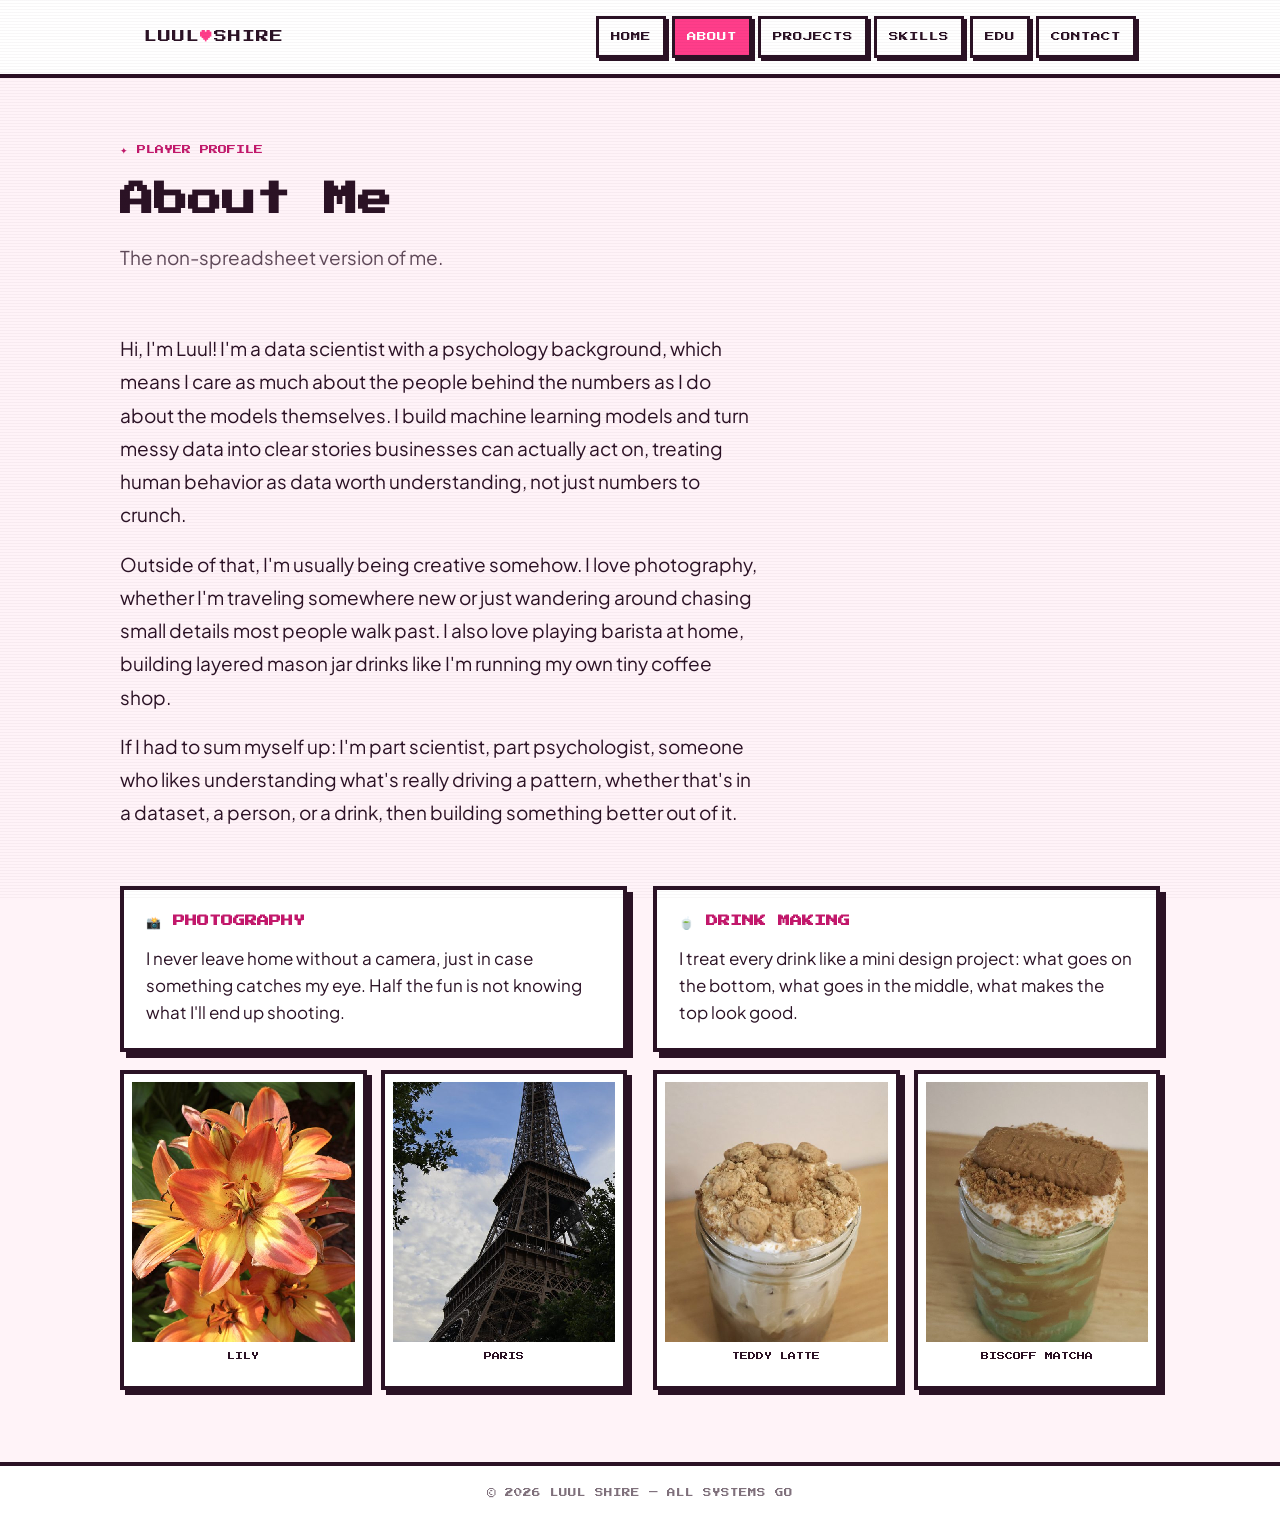
==== about.html @ 6870bb05 "Update about.html" ====
<!DOCTYPE html>
<html lang="en">
<head>
<meta charset="UTF-8">
<meta name="viewport" content="width=device-width, initial-scale=1.0">
<title>About — Luul Shire</title>
<link rel="preconnect" href="https://fonts.googleapis.com">
<link rel="preconnect" href="https://fonts.gstatic.com" crossorigin>
<link href="https://fonts.googleapis.com/css2?family=Press+Start+2P&family=VT323&family=Plus+Jakarta+Sans:wght@400;500;600;700&display=swap" rel="stylesheet">
<link rel="stylesheet" href="style.css">
<noscript><style>[data-reveal]{opacity:1!important;transform:none!important;}</style></noscript>
</head>
<body>

<header class="site-header">
  <div class="wrap header-inner">
    <a href="index.html" class="brand">LUUL<span class="heart">♥</span>SHIRE</a>
    <nav class="site-nav">
      <a href="index.html">HOME</a>
      <a href="about.html">ABOUT</a>
      <a href="projects.html">PROJECTS</a>
      <a href="skills.html">SKILLS</a>
      <a href="education.html">EDU</a>
      <a href="contact.html">CONTACT</a>
    </nav>
  </div>
</header>

<main>
  <section class="page-hero wrap">
    <p class="page-eyebrow px">✦ PLAYER PROFILE</p>
    <h1 class="page-title">About Me</h1>
    <p class="page-sub">The non-spreadsheet version of me.</p>
  </section>

  <section class="section wrap">
    <div class="about-hero-row">
      <div class="about-bio-col">
        <p class="about-bio" data-reveal>
          Hi, I'm Luul! I'm a data scientist with a psychology background, which means I care as much about the people behind the numbers as I do about the models themselves. I build machine learning models and turn messy data into clear stories businesses can actually act on, treating human behavior as data worth understanding, not just numbers to crunch.
        </p>
        <p class="about-bio" data-reveal>
         Outside of that, I'm usually being creative somehow. I love photography, whether I'm traveling somewhere new or just wandering around chasing small details most people walk past. I also love playing barista at home, building layered mason jar drinks like I'm running my own tiny coffee shop.
        </p>
        <p class="about-bio" data-reveal>
          If I had to sum myself up: I'm part scientist, part psychologist, someone who likes understanding what's really driving a pattern, whether that's in a dataset, a person, or a drink, then building something better out of it.
        </p>
      </div>
      <div class="about-pet-col" data-reveal aria-hidden="true">
        <img src="blob_pet.svg" alt="" class="about-pet">
      </div>
    </div>

    <div class="about-columns">
      <div class="about-col">
        <div class="about-block" data-reveal>
          <h3 class="px">📸 PHOTOGRAPHY</h3>
          <p>I never leave home without a camera, just in case something catches my eye. Half the fun is not knowing what I'll end up shooting.</p>
        </div>
        <div class="photo-pair">
          <button class="photo-frame" data-reveal data-full="about_lily.jpg" data-caption="Orange lily in bloom">
            <img src="about_lily.jpg" alt="Close-up photo of an orange and yellow lily" loading="lazy">
            <figcaption>LILY</figcaption>
          </button>
          <button class="photo-frame" data-reveal data-full="about_paris_tower.jpg" data-caption="Eiffel Tower, Paris">
            <img src="about_paris_tower.jpg" alt="Eiffel Tower photographed from below through tree branches" loading="lazy">
            <figcaption>PARIS</figcaption>
          </button>
        </div>
      </div>

      <div class="about-col">
        <div class="about-block" data-reveal>
          <h3 class="px">🍵 DRINK MAKING</h3>
          <p>I treat every drink like a mini design project: what goes on the bottom, what goes in the middle, what makes the top look good.</p>
        </div>
        <div class="photo-pair">
          <button class="photo-frame" data-reveal data-full="about_drink_teddy.jpg" data-caption="Iced teddy bear latte">
            <img src="about_drink_teddy.jpg" alt="Iced teddy bear latte topped with mini cookies" loading="lazy">
            <figcaption>TEDDY LATTE</figcaption>
          </button>
          <button class="photo-frame" data-reveal data-full="about_drink_biscoff.jpg" data-caption="Iced Biscoff matcha latte">
            <img src="about_drink_biscoff.jpg" alt="Iced Biscoff matcha latte topped with a Biscoff cookie" loading="lazy">
            <figcaption>BISCOFF MATCHA</figcaption>
          </button>
        </div>
      </div>
    </div>
  </section>
</main>

<footer class="site-footer">
  <div class="wrap"><p>© <span id="year"></span> LUUL SHIRE — ALL SYSTEMS GO</p></div>
</footer>

<div class="lightbox" id="lightbox">
  <button class="lightbox-close" id="lightboxClose">X CLOSE</button>
  <figure class="lightbox-figure">
    <img id="lightboxImg" src="" alt="">
    <figcaption id="lightboxCaption"></figcaption>
  </figure>
</div>

<script src="script.js"></script>
</body>
</html>
---- style.css ----
/* ===========================================================
   TOKENS — pink Game Boy-ish palette
   =========================================================== */
:root {
  --pink:        #FF3D8A;
  --pink-deep:   #C2186B;
  --pink-dark:   #8A0F4C;
  --pink-pale:   #FFE3F0;
  --pink-mid:    #FFB4D6;
  --screen:      #FFF3F8;
  --ink:         #2B1225;
  --purple:      #6F3AC4;
  --mint:        #17B892;
  --peach:       #FF9B4E;
  --line:        var(--ink);

  --font-pixel: "Press Start 2P", monospace;
  --font-body:  "VT323", monospace;
  --font-ui:    "Plus Jakarta Sans", sans-serif;
}

* { box-sizing: border-box; }

body {
  margin: 0;
  background: var(--screen);
  color: var(--ink);
  font-family: var(--font-ui);
  font-size: 17px;
  line-height: 1.6;
  image-rendering: pixelated;
}

a { color: inherit; text-decoration: none; }

/* CRT scanline overlay */
body::before {
  content: "";
  position: fixed;
  inset: 0;
  pointer-events: none;
  z-index: 300;
  background: repeating-linear-gradient(
    to bottom,
    rgba(43,18,37,0.035) 0px,
    rgba(43,18,37,0.035) 1px,
    transparent 1px,
    transparent 3px
  );
}

.wrap {
  max-width: 1040px;
  margin: 0 auto;
  padding: 0 24px;
}

/* pixel font utility */
.px { font-family: var(--font-pixel); }

/* ===========================================================
   PIXEL BORDER PANEL — stair-step 8-bit frame via clip-path
   =========================================================== */
.pixel-panel {
  position: relative;
  background: #fff;
  border: 4px solid var(--ink);
  border-radius: 0;
  box-shadow: 6px 6px 0 var(--ink);
}

.pixel-notch {
  clip-path: polygon(
    0 8px, 8px 8px, 8px 0,
    calc(100% - 8px) 0, calc(100% - 8px) 8px, 100% 8px,
    100% calc(100% - 8px), calc(100% - 8px) calc(100% - 8px), calc(100% - 8px) 100%,
    8px 100%, 8px calc(100% - 8px), 0 calc(100% - 8px)
  );
}

/* ===========================================================
   HEADER / NAV — persistent across pages
   =========================================================== */
.site-header {
  border-bottom: 4px solid var(--ink);
  background: #fff;
  position: sticky;
  top: 0;
  z-index: 90;
}
.header-inner {
  display: flex;
  align-items: center;
  justify-content: space-between;
  height: 74px;
}
.brand {
  font-family: var(--font-pixel);
  font-size: 13px;
  color: var(--ink);
  letter-spacing: 1px;
}
.brand .heart { color: var(--pink); }
.site-nav { display: flex; align-items: center; gap: 6px; flex-wrap: wrap; }
.site-nav a {
  font-family: var(--font-pixel);
  font-size: 9.5px;
  padding: 10px 12px;
  border: 3px solid var(--ink);
  background: #fff;
  box-shadow: 3px 3px 0 var(--ink);
  transition: transform .08s ease;
}
.site-nav a:hover {
  transform: translate(2px,2px);
  box-shadow: 1px 1px 0 var(--ink);
}
.site-nav a.active {
  background: var(--pink);
  color: #fff;
}
@media (max-width: 760px) {
  .header-inner { flex-wrap: wrap; height: auto; padding: 12px 0; gap: 10px; }
  .site-nav { gap: 6px; }
  .site-nav a { font-size: 8px; padding: 8px 9px; }
}

/* ===========================================================
   PIXEL BUTTONS
   =========================================================== */
.pxbtn {
  display: inline-block;
  font-family: var(--font-pixel);
  font-size: 11px;
  padding: 16px 20px;
  border: 4px solid var(--ink);
  background: var(--pink);
  color: #fff;
  box-shadow: 5px 5px 0 var(--ink);
  transition: transform .08s ease, box-shadow .08s ease;
  cursor: pointer;
}
.pxbtn:hover { transform: translate(2px,2px); box-shadow: 3px 3px 0 var(--ink); }
.pxbtn:active { transform: translate(5px,5px); box-shadow: 0 0 0 var(--ink); }
.pxbtn.alt { background: #fff; color: var(--ink); }
.pxbtn.mint { background: var(--mint); }
.pxbtn.purple { background: var(--purple); }
.pxbtn.peach { background: var(--peach); }
.pxbtn.small { font-size: 9px; padding: 11px 14px; box-shadow: 3px 3px 0 var(--ink); }
.pxbtn.small:hover { box-shadow: 1px 1px 0 var(--ink); }

/* ===========================================================
   HOME / GAME MENU SCREEN
   =========================================================== */
.menu-screen {
  min-height: calc(100vh - 74px);
  display: flex;
  align-items: center;
  padding: 48px 0 64px;
  background:
    radial-gradient(circle at 15% 15%, var(--pink-pale), transparent 45%),
    radial-gradient(circle at 85% 80%, #EDE2FF, transparent 45%),
    var(--screen);
}
.menu-inner { width: 100%; text-align: center; }

.blink { animation: blink 1.1s steps(2, start) infinite; }
@keyframes blink { to { visibility: hidden; } }

.menu-eyebrow {
  font-family: var(--font-pixel);
  font-size: 9px;
  color: var(--pink-deep);
  margin-bottom: 22px;
  letter-spacing: 1px;
}

.menu-title {
  font-family: var(--font-pixel);
  font-size: clamp(28px, 6vw, 52px);
  line-height: 1.3;
  margin: 0 0 14px;
  color: var(--ink);
  text-shadow: 4px 4px 0 var(--pink-mid);
}
.menu-title .heart-i { color: var(--pink); }

.menu-tagline {
  font-family: var(--font-pixel);
  font-size: clamp(9px, 1.6vw, 13px);
  color: var(--pink-deep);
  margin: 0 0 46px;
  line-height: 2;
}

.menu-cart {
  display: grid;
  grid-template-columns: repeat(2, 1fr);
  gap: 18px;
  max-width: 620px;
  margin: 0 auto 40px;
}
.menu-cart-btn {
  font-family: var(--font-pixel);
  font-size: 12px;
  padding: 26px 16px;
  background: #fff;
  border: 4px solid var(--ink);
  box-shadow: 6px 6px 0 var(--ink);
  transition: transform .1s ease, box-shadow .1s ease, background .1s ease;
  display: flex;
  flex-direction: column;
  align-items: center;
  gap: 10px;
}
.menu-cart-btn .icon { font-size: 26px; }
.menu-cart-btn:hover {
  transform: translate(3px,3px);
  box-shadow: 3px 3px 0 var(--ink);
  background: var(--pink-pale);
}
.menu-cart-btn:nth-child(1):hover { background: var(--pink-pale); }
.menu-cart-btn:nth-child(2):hover { background: #EDE2FF; }
.menu-cart-btn:nth-child(3):hover { background: #FFF0E0; }
.menu-cart-btn:nth-child(4):hover { background: #E3FBF3; }
.menu-cart-btn.wide { grid-column: 1 / -1; background: var(--ink); color: #fff; }
.menu-cart-btn.wide:hover { background: var(--pink-deep); }

.menu-press-start {
  font-family: var(--font-pixel);
  font-size: 10px;
  color: var(--ink-soft, var(--ink));
  opacity: 0.75;
}

.menu-stats {
  display: flex;
  justify-content: center;
  gap: 14px;
  flex-wrap: wrap;
  margin-top: 46px;
}
.menu-stat {
  font-family: var(--font-pixel);
  font-size: 9px;
  border: 3px solid var(--ink);
  padding: 10px 14px;
  background: #fff;
  box-shadow: 3px 3px 0 var(--ink);
}
.menu-stat b { display: block; font-size: 14px; color: var(--pink-deep); margin-bottom: 6px; }

@media (max-width: 560px) {
  .menu-cart { grid-template-columns: 1fr; }
}

/* ===========================================================
   PAGE HERO (used on inner pages)
   =========================================================== */
.page-hero { padding: 56px 0 20px; }
.page-eyebrow {
  font-family: var(--font-pixel);
  font-size: 9px;
  color: var(--pink-deep);
  margin-bottom: 16px;
}
.page-title {
  font-family: var(--font-pixel);
  font-size: clamp(22px, 4vw, 34px);
  color: var(--ink);
  margin: 0 0 14px;
}
.page-sub {
  font-size: 19px;
  color: var(--ink);
  opacity: 0.75;
  max-width: 640px;
  margin: 0;
}

.section { padding: 40px 0 72px; }

/* ===========================================================
   ABOUT PAGE
   =========================================================== */
.about-bio {
  font-size: 19px;
  line-height: 1.75;
  max-width: 640px;
  margin: 0 0 16px;
}

.about-hero-row {
  display: grid;
  grid-template-columns: 1.3fr 0.7fr;
  gap: 24px;
  align-items: start;
  margin-bottom: 40px;
}
.about-pet-col {
  display: flex;
  justify-content: center;
  padding-top: 20px;
}
.about-pet {
  width: 100%;
  max-width: 170px;
  height: auto;
}
@media (max-width: 760px) {
  .about-hero-row { grid-template-columns: 1fr; }
  .about-pet-col { display: none; }
}

.about-columns {
  display: grid;
  grid-template-columns: 1fr 1fr;
  gap: 26px;
}
.about-col { display: flex; flex-direction: column; gap: 18px; }

.photo-pair {
  display: grid;
  grid-template-columns: 1fr 1fr;
  gap: 14px;
}
@media (max-width: 760px) {
  .about-columns { grid-template-columns: 1fr; }
}
.about-block {
  border: 4px solid var(--ink);
  box-shadow: 6px 6px 0 var(--ink);
  background: #fff;
  padding: 22px;
}
.about-block h3 {
  font-family: var(--font-pixel);
  font-size: 12px;
  margin: 0 0 14px;
  color: var(--pink-deep);
}
.about-block p { margin: 0; font-size: 17px; }

.photo-grid {
  display: grid;
  grid-template-columns: repeat(3, 1fr);
  gap: 16px;
  margin: 20px 0 48px;
}
.photo-frame {
  border: 4px solid var(--ink);
  background: #fff;
  padding: 8px 8px 26px;
  box-shadow: 5px 5px 0 var(--ink);
  transition: transform .15s ease, box-shadow .15s ease;
  cursor: zoom-in;
}
.photo-frame:hover {
  transform: translate(-2px,-4px) rotate(-1deg);
  box-shadow: 8px 10px 0 var(--pink-mid);
}
.photo-frame img { display: block; width: 100%; height: 260px; object-fit: cover; }
.photo-frame figcaption {
  font-family: var(--font-pixel);
  font-size: 8px;
  text-align: center;
  margin-top: 10px;
  color: var(--ink);
}
@media (max-width: 760px) {
  .about-grid { grid-template-columns: 1fr; }
  .photo-grid { grid-template-columns: repeat(2, 1fr); }
}

/* ===========================================================
   PROJECTS PAGE
   =========================================================== */
.project-list { display: flex; flex-direction: column; gap: 28px; }
.project {
  border: 4px solid var(--ink);
  background: #fff;
  box-shadow: 7px 7px 0 var(--ink);
  padding: 30px;
}
.project-head {
  display: flex;
  justify-content: space-between;
  align-items: flex-start;
  gap: 16px;
  flex-wrap: wrap;
  margin-bottom: 16px;
}
.project-tag {
  font-family: var(--font-pixel);
  font-size: 9px;
  background: var(--pink);
  color: #fff;
  padding: 6px 10px;
  display: inline-block;
  margin-bottom: 12px;
}
.project-title {
  font-family: var(--font-pixel);
  font-size: 16px;
  line-height: 1.5;
  margin: 0;
}
.project-org { font-size: 15.5px; opacity: 0.7; margin: 8px 0 0; }
.project-desc { font-size: 18px; margin: 0 0 20px; max-width: 720px; }
.project-links { display: flex; gap: 10px; flex-wrap: wrap; }

.project-gallery {
  display: grid;
  gap: 14px;
  margin: 0 0 22px;
}
.gallery-2 { grid-template-columns: repeat(2, 1fr); }
.gallery-3 { grid-template-columns: repeat(3, 1fr); }
.gallery-item {
  padding: 0;
  border: 3px solid var(--ink);
  overflow: hidden;
  background: #fff;
  cursor: zoom-in;
  line-height: 0;
  box-shadow: 4px 4px 0 var(--ink);
  transition: transform .15s ease, box-shadow .15s ease;
}
.gallery-item:hover { transform: translate(-2px,-2px); box-shadow: 6px 6px 0 var(--pink); }
.gallery-item img { display: block; width: 100%; height: 168px; object-fit: cover; object-position: top; }
@media (max-width: 640px) { .gallery-3 { grid-template-columns: repeat(2, 1fr); } }

.project-points { margin: 0 0 20px; padding-left: 22px; font-size: 18px; }
.project-points li { margin-bottom: 8px; }
.project-points strong { color: var(--pink-deep); }

.project-stack { display: flex; flex-wrap: wrap; gap: 8px; }
.chip {
  font-family: var(--font-pixel);
  font-size: 8.5px;
  padding: 8px 10px;
  border: 2px solid var(--ink);
}
.chip:nth-child(4n+1) { background: var(--pink-pale); }
.chip:nth-child(4n+2) { background: #EDE2FF; }
.chip:nth-child(4n+3) { background: #FFF0E0; }
.chip:nth-child(4n+4) { background: #E3FBF3; }

.mini-viz {
  border: 3px solid var(--ink);
  background: var(--pink-pale);
  padding: 20px 22px;
  margin: 0 0 22px;
}
.mini-viz-title { font-family: var(--font-pixel); font-size: 9px; color: var(--pink-deep); margin: 0 0 16px; }
.mini-bar-row { display: grid; grid-template-columns: 90px 1fr 50px; align-items: center; gap: 12px; margin-bottom: 12px; }
.mini-bar-label { font-size: 15.5px; }
.mini-bar-track { height: 14px; background: #fff; border: 2px solid var(--ink); overflow: hidden; }
.mini-bar-fill { height: 100%; background: repeating-linear-gradient(90deg, var(--pink) 0 8px, var(--pink-deep) 8px 16px); }
.mini-bar-value { font-family: var(--font-pixel); font-size: 9px; text-align: right; color: var(--pink-deep); }
.mini-viz-foot { margin: 16px 0 0; font-size: 15.5px; border-top: 2px dashed var(--ink); padding-top: 14px; }

/* ===========================================================
   SKILLS PAGE
   =========================================================== */
.skills-grid { display: grid; grid-template-columns: repeat(2, 1fr); gap: 20px; margin-bottom: 40px; }
.skill-group {
  padding: 24px;
  border: 4px solid var(--ink);
  box-shadow: 6px 6px 0 var(--ink);
  background: #fff;
}
.skill-group:nth-child(4n+1) { background: var(--pink-pale); }
.skill-group:nth-child(4n+2) { background: #EDE2FF; }
.skill-group:nth-child(4n+3) { background: #FFF0E0; }
.skill-group:nth-child(4n+4) { background: #E3FBF3; }
.skill-group-title { font-family: var(--font-pixel); font-size: 11px; margin: 0 0 12px; }
.skill-group p { margin: 0; font-size: 17px; }
.skill-group p strong { color: var(--pink-deep); }

.cert-list {
  border: 4px solid var(--ink);
  box-shadow: 6px 6px 0 var(--ink);
  background: #fff;
  padding: 26px;
}
.cert-list h3 { font-family: var(--font-pixel); font-size: 12px; margin: 0 0 16px; color: var(--pink-deep); }
.cert-list ul { margin: 0; padding-left: 22px; font-size: 17px; }
.cert-list li { margin-bottom: 10px; }
@media (max-width: 720px) { .skills-grid { grid-template-columns: 1fr; } }

/* ===========================================================
   EDUCATION PAGE
   =========================================================== */
.edu-list { display: flex; flex-direction: column; gap: 22px; }
.edu-card {
  border: 4px solid var(--ink);
  box-shadow: 6px 6px 0 var(--ink);
  background: #fff;
  padding: 30px;
}
.edu-top { display: flex; justify-content: space-between; gap: 14px; flex-wrap: wrap; margin-bottom: 6px; }
.edu-school { font-family: var(--font-pixel); font-size: 14px; line-height: 1.6; margin: 0; }
.edu-place { font-size: 15.5px; opacity: 0.65; font-family: var(--font-pixel); }
.edu-degree { color: var(--pink-deep); font-weight: 700; font-size: 18px; margin: 10px 0 4px; }
.edu-date { font-size: 15px; opacity: 0.7; margin: 0 0 16px; }
.edu-honors { margin: 0; padding-left: 22px; font-size: 17px; }
.edu-honors li { margin-bottom: 6px; }

/* ===========================================================
   CONTACT PAGE
   =========================================================== */
.contact-hero { text-align: center; padding: 60px 0 30px; }
.contact-buttons {
  display: flex;
  justify-content: center;
  gap: 14px;
  flex-wrap: wrap;
  margin: 36px 0;
}
.contact-note {
  max-width: 520px;
  margin: 0 auto;
  font-size: 18px;
  opacity: 0.75;
}

/* ===========================================================
   FOOTER
   =========================================================== */
.site-footer {
  border-top: 4px solid var(--ink);
  background: #fff;
  padding: 20px 0;
  text-align: center;
}
.site-footer p { margin: 0; font-family: var(--font-pixel); font-size: 8.5px; opacity: 0.6; }

/* ===========================================================
   LIGHTBOX
   =========================================================== */
.lightbox {
  position: fixed;
  inset: 0;
  background: rgba(43,18,37,0.92);
  display: flex;
  align-items: center;
  justify-content: center;
  padding: 40px;
  z-index: 200;
  opacity: 0;
  pointer-events: none;
  transition: opacity .18s ease;
}
.lightbox.open { opacity: 1; pointer-events: auto; }
.lightbox-figure { margin: 0; max-width: min(880px, 90vw); }
.lightbox-figure img { display: block; width: 100%; border: 4px solid #fff; }
.lightbox-figure figcaption {
  font-family: var(--font-pixel);
  font-size: 10px;
  color: var(--pink-mid);
  text-align: center;
  margin-top: 16px;
}
.lightbox-close {
  position: absolute;
  top: 22px; right: 26px;
  background: #fff;
  border: 3px solid var(--ink);
  color: var(--ink);
  font-family: var(--font-pixel);
  font-size: 14px;
  cursor: pointer;
  padding: 8px 12px;
}

/* ===========================================================
   REVEAL
   =========================================================== */
[data-reveal] {
  opacity: 0;
  transform: translateY(20px);
  transition: opacity .5s ease, transform .5s ease;
}
[data-reveal].in-view { opacity: 1; transform: translateY(0); }

a:focus-visible, .pxbtn:focus-visible, button:focus-visible {
  outline: 3px solid var(--pink);
  outline-offset: 2px;
}
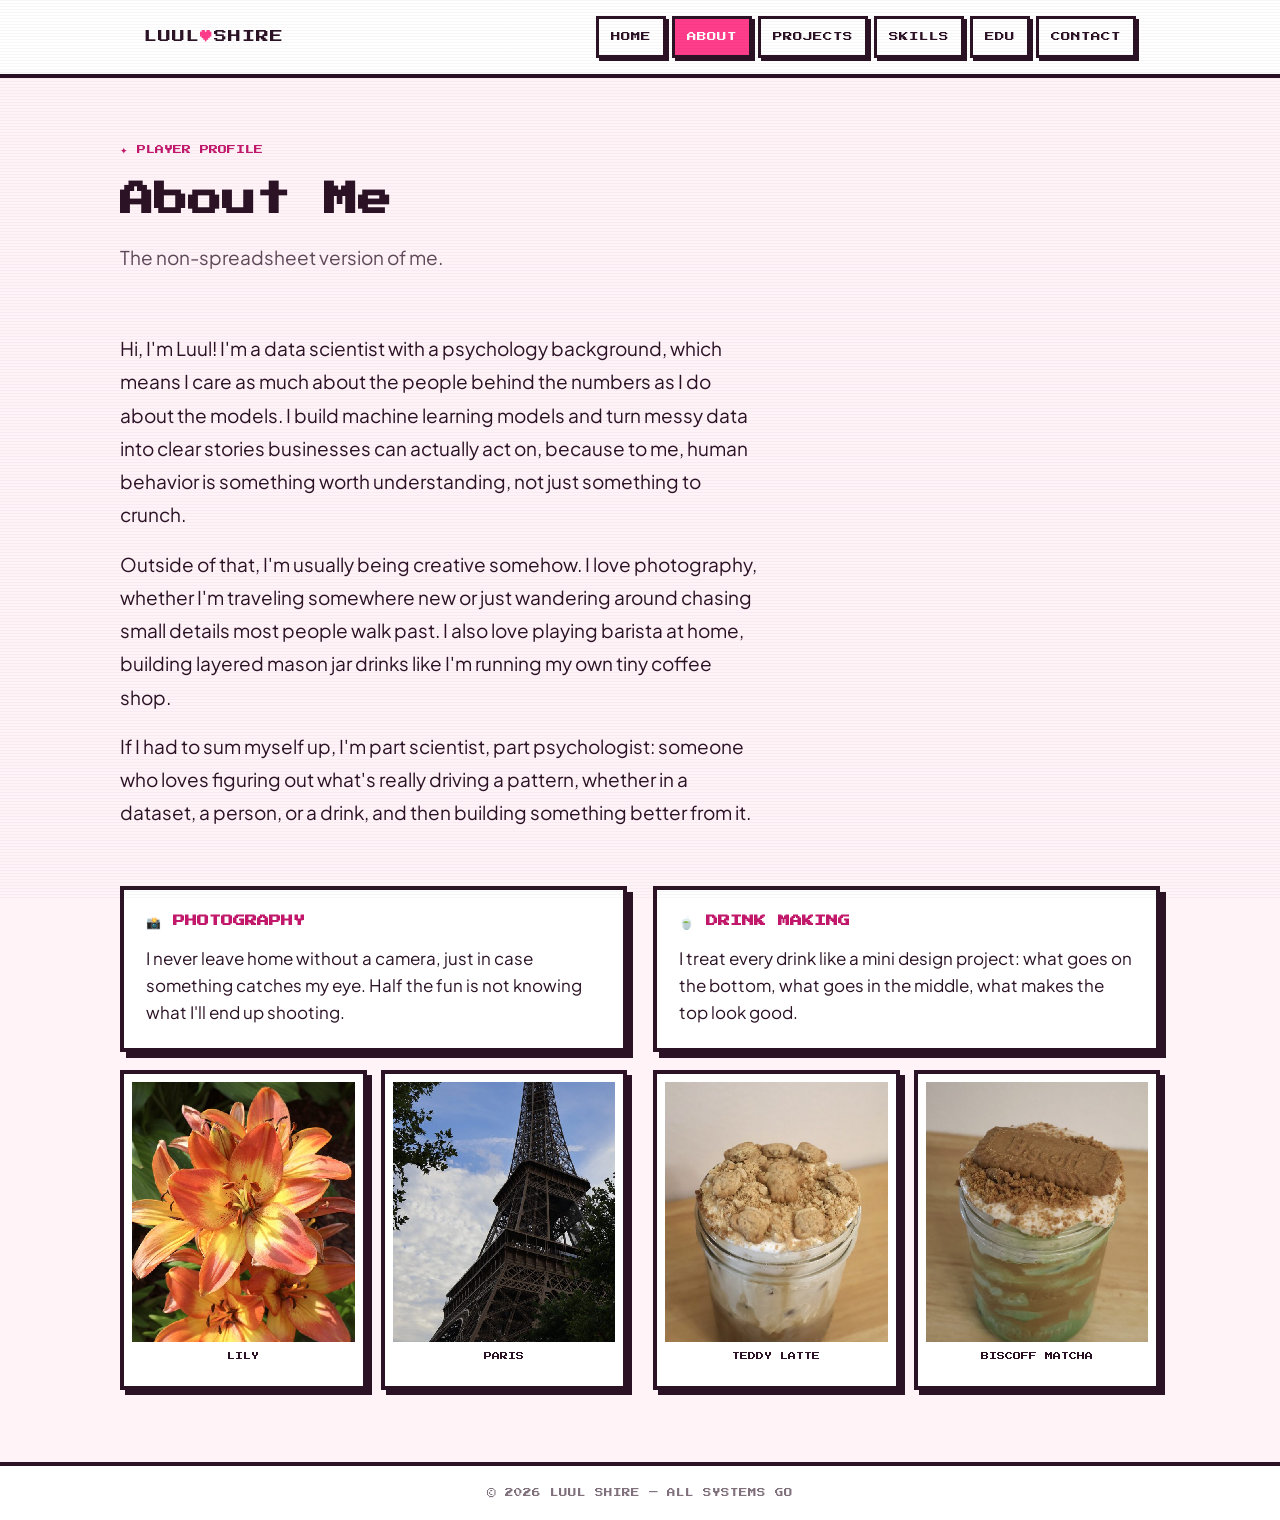
==== commit dc6a63e7: "Update about.html" ====
--- a/about.html
+++ b/about.html
@@ -37,13 +37,13 @@
     <div class="about-hero-row">
       <div class="about-bio-col">
         <p class="about-bio" data-reveal>
-          Hi, I'm Luul! I'm a data scientist with a psychology background, which means I care as much about the people behind the numbers as I do about the models themselves. I build machine learning models and turn messy data into clear stories businesses can actually act on, treating human behavior as data worth understanding, not just numbers to crunch.
+          Hi, I'm Luul! I'm a data scientist with a psychology background, which means I care as much about the people behind the numbers as I do about the models. I build machine learning models and turn messy data into clear stories businesses can actually act on, because to me, human behavior is something worth understanding, not just something to crunch.
         </p>
         <p class="about-bio" data-reveal>
          Outside of that, I'm usually being creative somehow. I love photography, whether I'm traveling somewhere new or just wandering around chasing small details most people walk past. I also love playing barista at home, building layered mason jar drinks like I'm running my own tiny coffee shop.
         </p>
         <p class="about-bio" data-reveal>
-          If I had to sum myself up: I'm part scientist, part psychologist, someone who likes understanding what's really driving a pattern, whether that's in a dataset, a person, or a drink, then building something better out of it.
+          If I had to sum myself up, I'm part scientist, part psychologist: someone who loves figuring out what's really driving a pattern, whether in a dataset, a person, or a drink, and then building something better from it.
         </p>
       </div>
       <div class="about-pet-col" data-reveal aria-hidden="true">
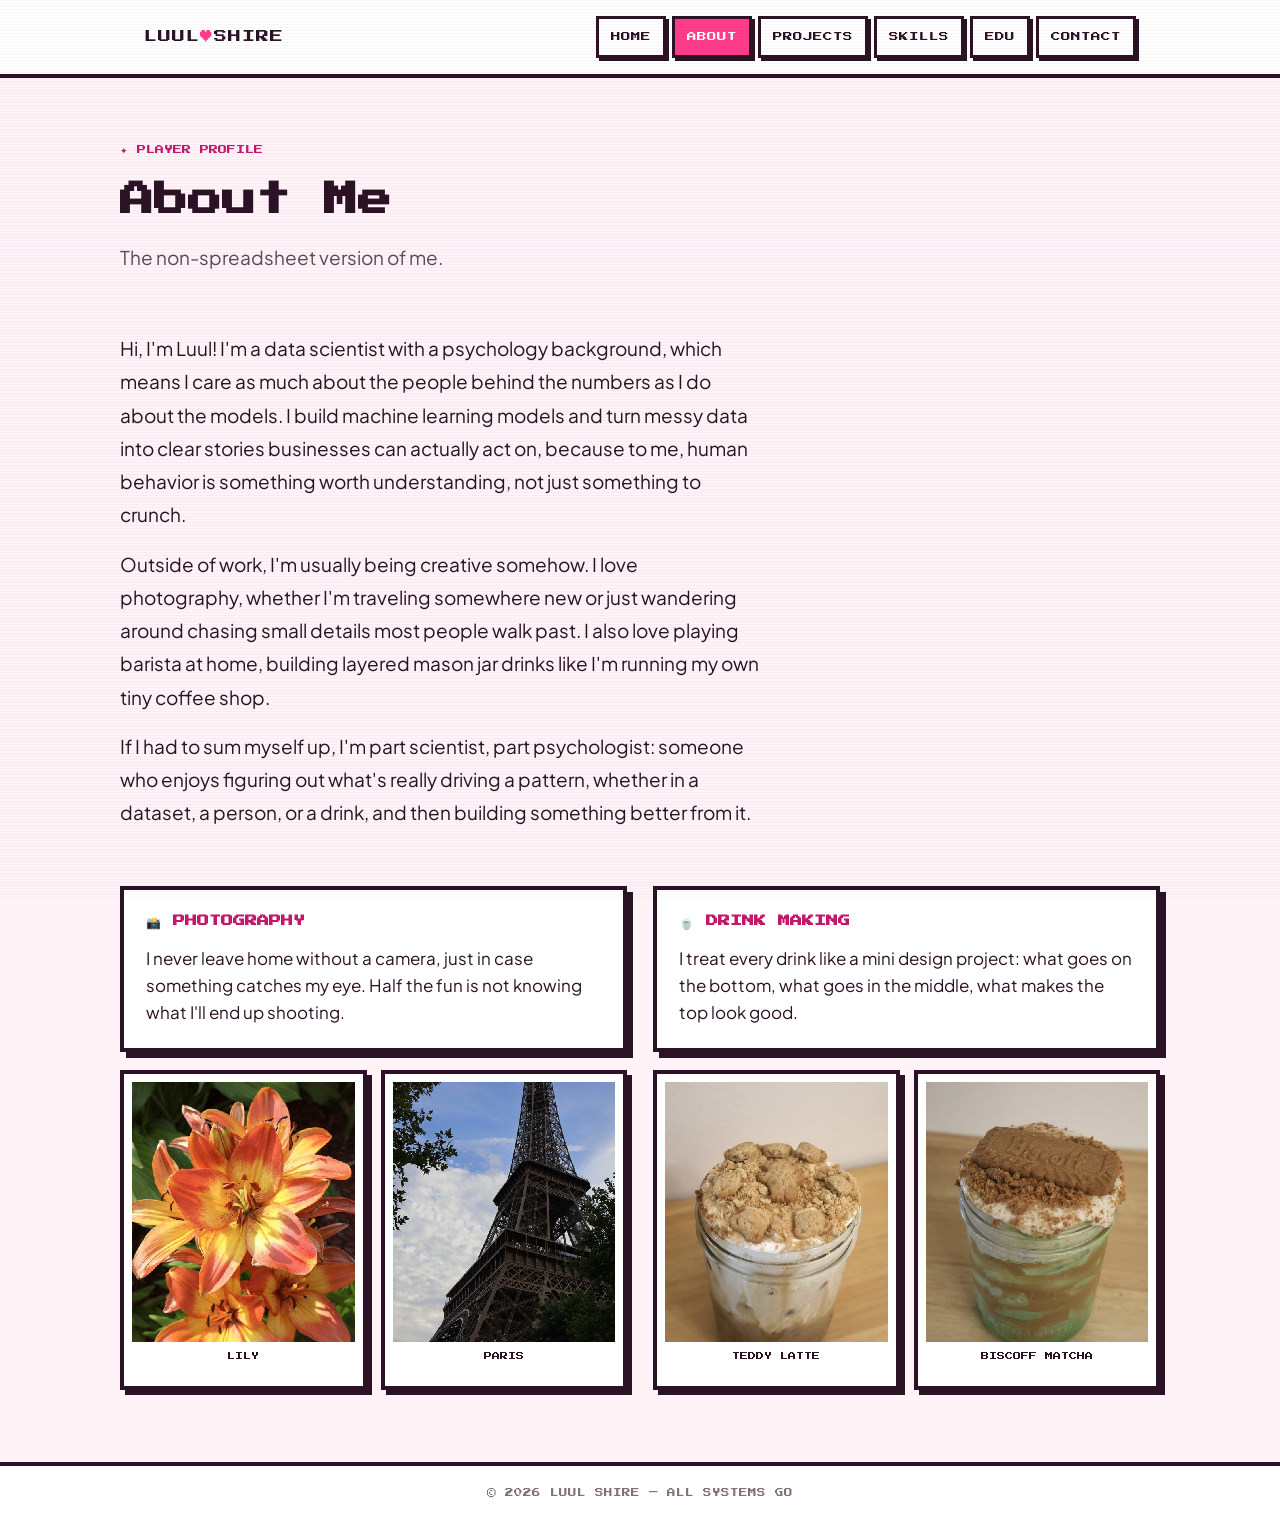
==== commit ddd0fc6b: "Update about.html" ====
--- a/about.html
+++ b/about.html
@@ -40,10 +40,10 @@
           Hi, I'm Luul! I'm a data scientist with a psychology background, which means I care as much about the people behind the numbers as I do about the models. I build machine learning models and turn messy data into clear stories businesses can actually act on, because to me, human behavior is something worth understanding, not just something to crunch.
         </p>
         <p class="about-bio" data-reveal>
-         Outside of that, I'm usually being creative somehow. I love photography, whether I'm traveling somewhere new or just wandering around chasing small details most people walk past. I also love playing barista at home, building layered mason jar drinks like I'm running my own tiny coffee shop.
+         Outside of work, I'm usually being creative somehow. I love photography, whether I'm traveling somewhere new or just wandering around chasing small details most people walk past. I also love playing barista at home, building layered mason jar drinks like I'm running my own tiny coffee shop.
         </p>
         <p class="about-bio" data-reveal>
-          If I had to sum myself up, I'm part scientist, part psychologist: someone who loves figuring out what's really driving a pattern, whether in a dataset, a person, or a drink, and then building something better from it.
+          If I had to sum myself up, I'm part scientist, part psychologist: someone who enjoys figuring out what's really driving a pattern, whether in a dataset, a person, or a drink, and then building something better from it.
         </p>
       </div>
       <div class="about-pet-col" data-reveal aria-hidden="true">
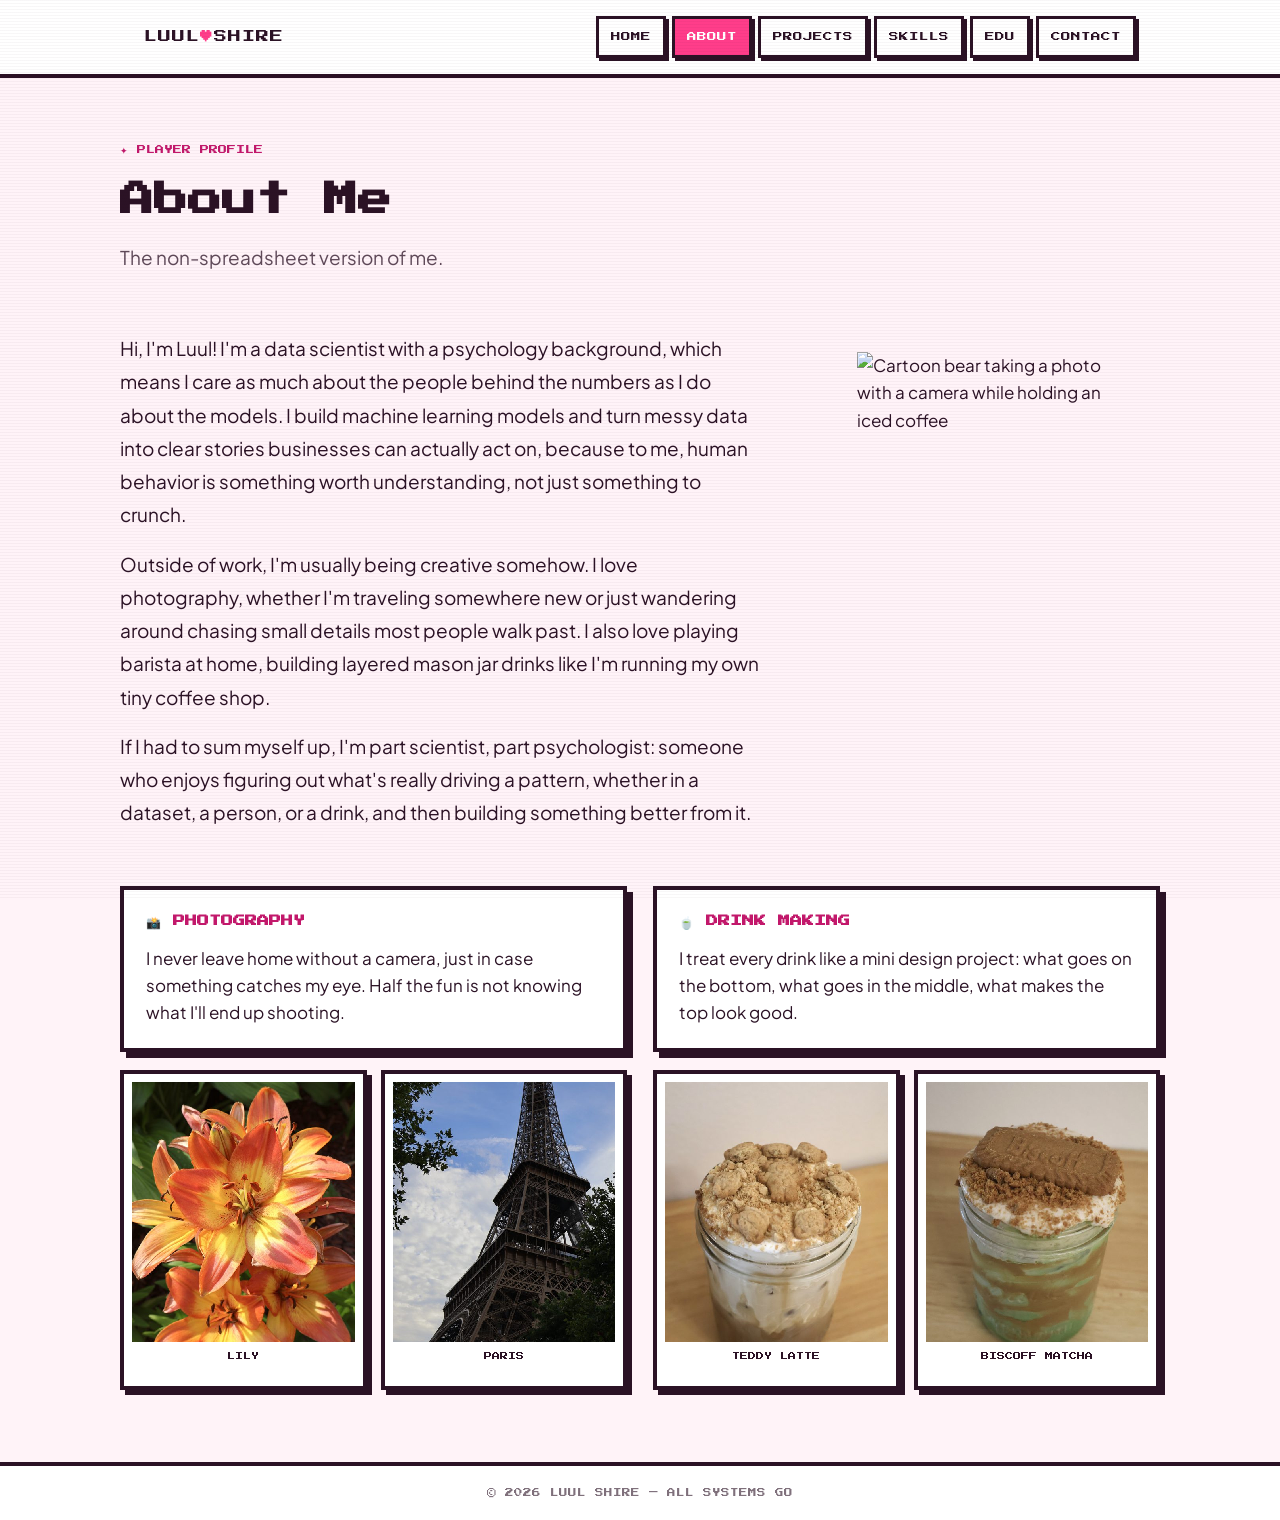
==== commit 328ea95f: "Add files via upload" ====
--- a/about.html
+++ b/about.html
@@ -46,8 +46,8 @@
           If I had to sum myself up, I'm part scientist, part psychologist: someone who enjoys figuring out what's really driving a pattern, whether in a dataset, a person, or a drink, and then building something better from it.
         </p>
       </div>
-      <div class="about-pet-col" data-reveal aria-hidden="true">
-        <img src="blob_pet.svg" alt="" class="about-pet">
+      <div class="about-pet-col" data-reveal>
+        <img src="about_bear_camera.png" alt="Cartoon bear taking a photo with a camera while holding an iced coffee" class="about-pet">
       </div>
     </div>
 
--- a/style.css
+++ b/style.css
@@ -304,12 +304,13 @@
 }
 .about-pet {
   width: 100%;
-  max-width: 170px;
+  max-width: 250px;
   height: auto;
 }
 @media (max-width: 760px) {
   .about-hero-row { grid-template-columns: 1fr; }
-  .about-pet-col { display: none; }
+  .about-pet-col { padding-top: 0; }
+  .about-pet { max-width: 210px; margin: 0 auto; }
 }
 
 .about-columns {
@@ -477,6 +478,9 @@
 .skill-group-title { font-family: var(--font-pixel); font-size: 11px; margin: 0 0 12px; }
 .skill-group p { margin: 0; font-size: 17px; }
 .skill-group p strong { color: var(--pink-deep); }
+.skill-group ul { margin: 0; padding-left: 20px; font-size: 16.5px; }
+.skill-group li { margin-bottom: 7px; }
+.skill-group li strong { color: var(--pink-deep); }
 
 .cert-list {
   border: 4px solid var(--ink);
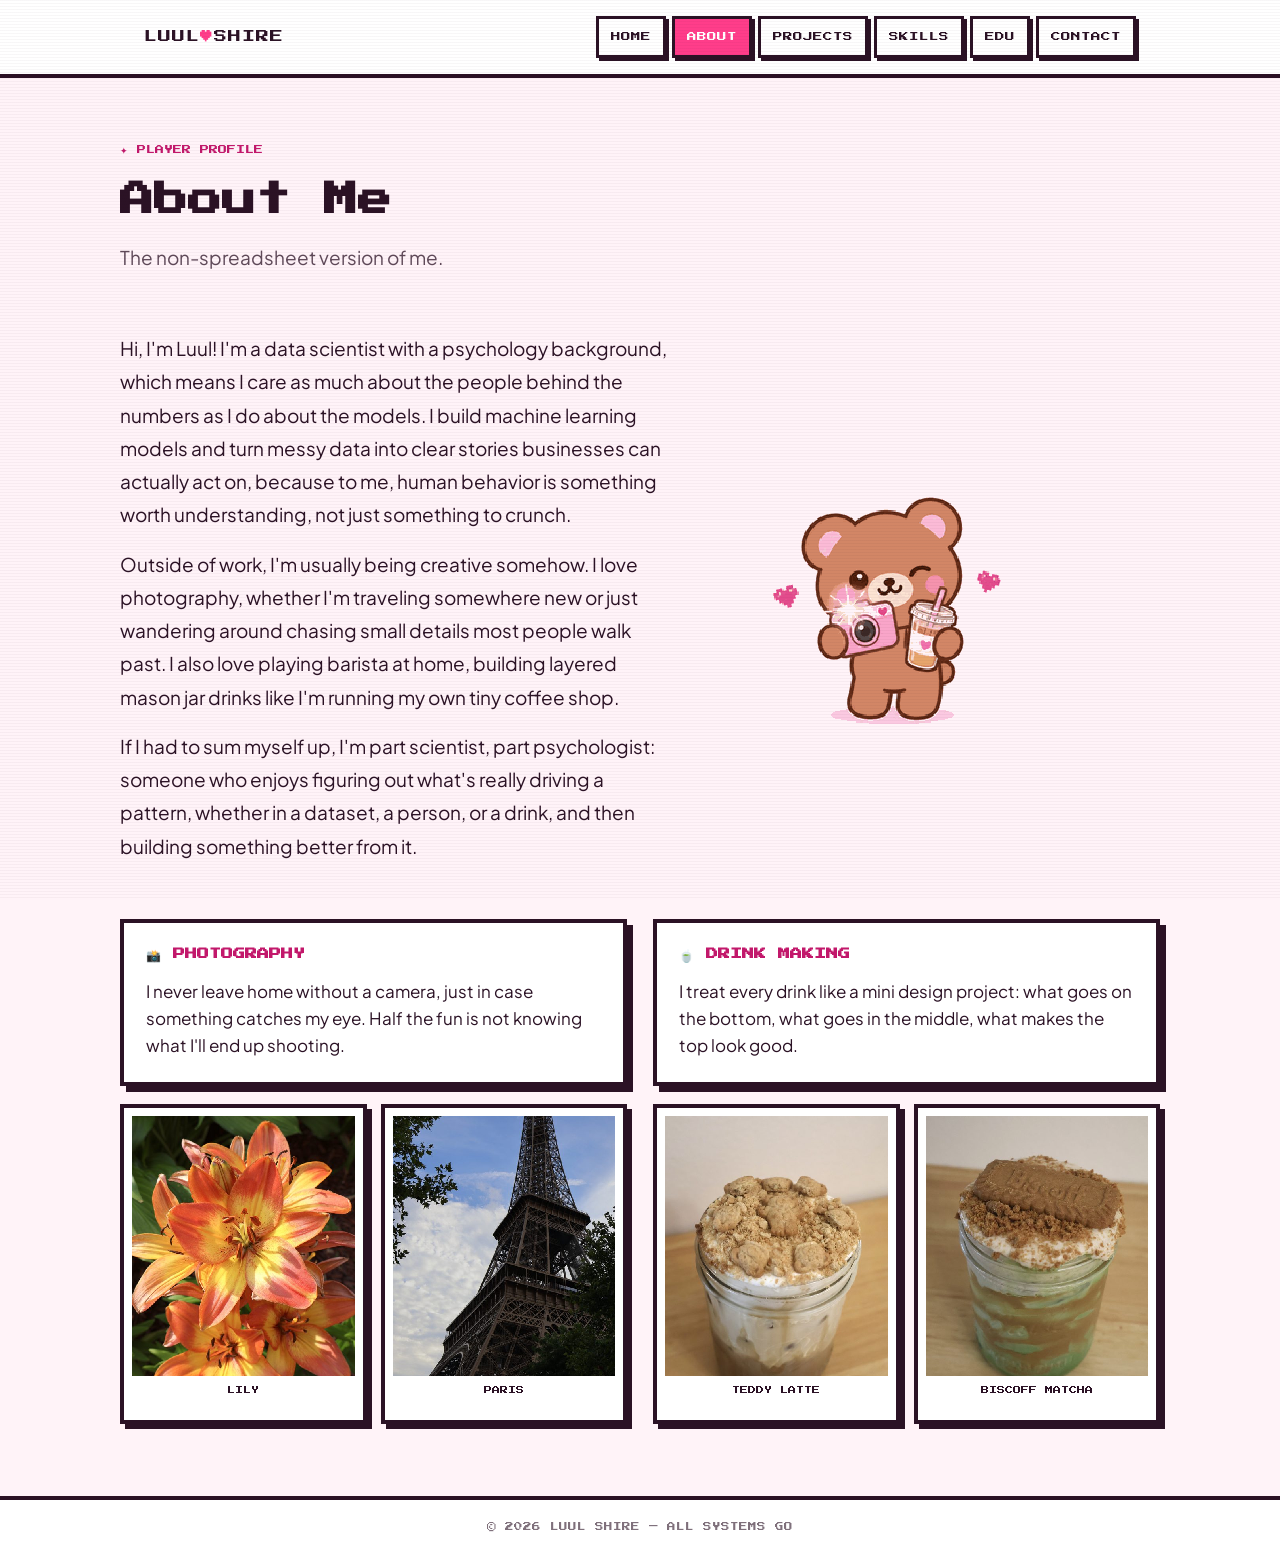
==== commit 7a18a2e3: "Add files via upload" ====
--- a/about.html
+++ b/about.html
@@ -47,7 +47,7 @@
         </p>
       </div>
       <div class="about-pet-col" data-reveal>
-        <img src="about_bear_camera.png" alt="Cartoon bear taking a photo with a camera while holding an iced coffee" class="about-pet">
+        <img src="about_bear_camera.gif" alt="Animated cartoon bear taking a photo with a flashing camera while holding an iced coffee" class="about-pet">
       </div>
     </div>
 
--- a/style.css
+++ b/style.css
@@ -292,25 +292,25 @@
 
 .about-hero-row {
   display: grid;
-  grid-template-columns: 1.3fr 0.7fr;
+  grid-template-columns: 1.1fr 0.9fr;
   gap: 24px;
-  align-items: start;
+  align-items: center;
   margin-bottom: 40px;
 }
 .about-pet-col {
   display: flex;
   justify-content: center;
-  padding-top: 20px;
+  align-items: center;
 }
 .about-pet {
   width: 100%;
-  max-width: 250px;
+  max-width: 380px;
   height: auto;
 }
 @media (max-width: 760px) {
   .about-hero-row { grid-template-columns: 1fr; }
   .about-pet-col { padding-top: 0; }
-  .about-pet { max-width: 210px; margin: 0 auto; }
+  .about-pet { max-width: 280px; margin: 0 auto; }
 }
 
 .about-columns {
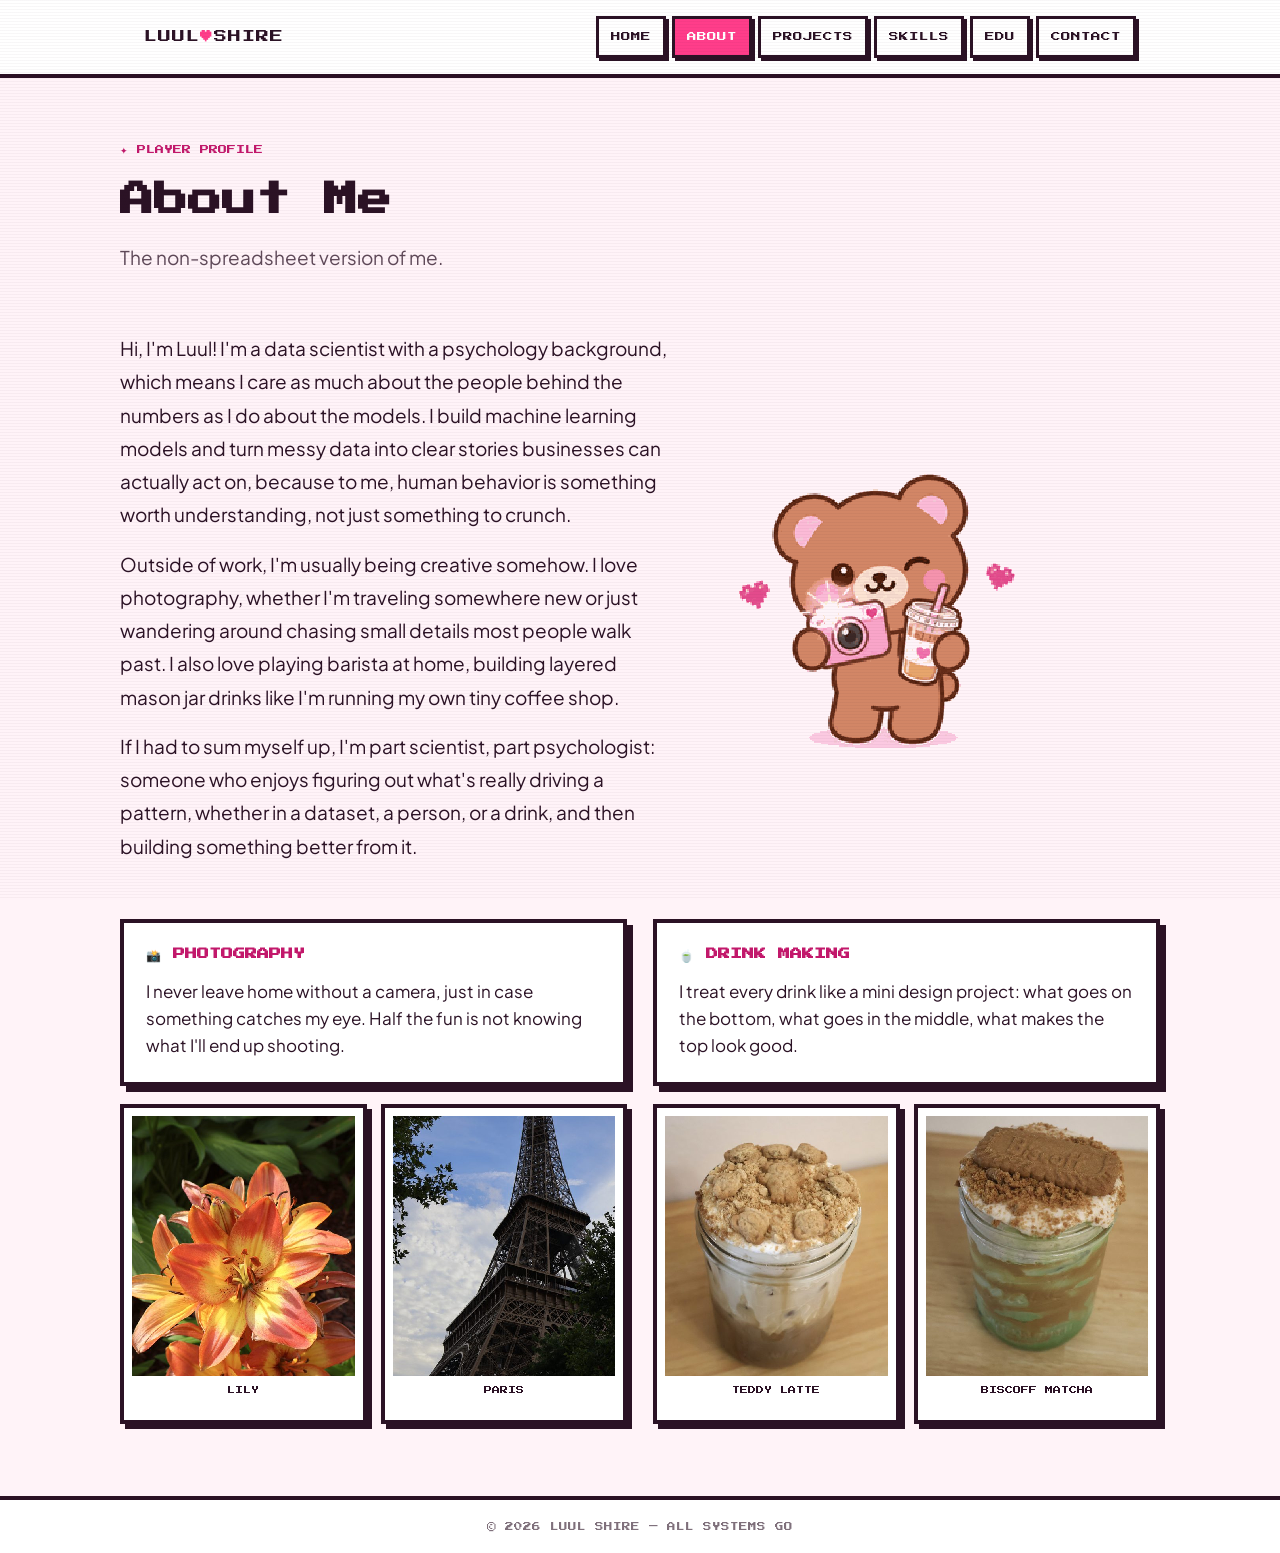
==== commit 2af06dd0: "Add files via upload" ====
--- a/about.html
+++ b/about.html
@@ -59,7 +59,7 @@
         </div>
         <div class="photo-pair">
           <button class="photo-frame" data-reveal data-full="about_lily.jpg" data-caption="Orange lily in bloom">
-            <img src="about_lily.jpg" alt="Close-up photo of an orange and yellow lily" loading="lazy">
+            <img src="about_lily.jpg" alt="Close-up photo of an orange and yellow lily" loading="lazy" style="object-position: center 20%;">
             <figcaption>LILY</figcaption>
           </button>
           <button class="photo-frame" data-reveal data-full="about_paris_tower.jpg" data-caption="Eiffel Tower, Paris">
@@ -76,11 +76,11 @@
         </div>
         <div class="photo-pair">
           <button class="photo-frame" data-reveal data-full="about_drink_teddy.jpg" data-caption="Iced teddy bear latte">
-            <img src="about_drink_teddy.jpg" alt="Iced teddy bear latte topped with mini cookies" loading="lazy">
+            <img src="about_drink_teddy.jpg" alt="Iced teddy bear latte topped with mini cookies" loading="lazy" style="object-position: center 74%;">
             <figcaption>TEDDY LATTE</figcaption>
           </button>
           <button class="photo-frame" data-reveal data-full="about_drink_biscoff.jpg" data-caption="Iced Biscoff matcha latte">
-            <img src="about_drink_biscoff.jpg" alt="Iced Biscoff matcha latte topped with a Biscoff cookie" loading="lazy">
+            <img src="about_drink_biscoff.jpg" alt="Iced Biscoff matcha latte topped with a Biscoff cookie" loading="lazy" style="object-position: center 74%;">
             <figcaption>BISCOFF MATCHA</figcaption>
           </button>
         </div>
--- a/style.css
+++ b/style.css
@@ -291,26 +291,31 @@
 }
 
 .about-hero-row {
-  display: grid;
-  grid-template-columns: 1.1fr 0.9fr;
-  gap: 24px;
+  display: flex;
   align-items: center;
+  justify-content: space-between;
+  gap: 32px;
   margin-bottom: 40px;
+  flex-wrap: wrap;
+}
+.about-bio-col {
+  flex: 1 1 520px;
 }
 .about-pet-col {
+  flex: 0 0 auto;
   display: flex;
   justify-content: center;
   align-items: center;
+  width: 100%;
+  max-width: 460px;
 }
 .about-pet {
   width: 100%;
-  max-width: 380px;
+  max-width: 460px;
   height: auto;
 }
-@media (max-width: 760px) {
-  .about-hero-row { grid-template-columns: 1fr; }
-  .about-pet-col { padding-top: 0; }
-  .about-pet { max-width: 280px; margin: 0 auto; }
+@media (max-width: 920px) {
+  .about-pet-col { max-width: 340px; margin: 0 auto; }
 }
 
 .about-columns {
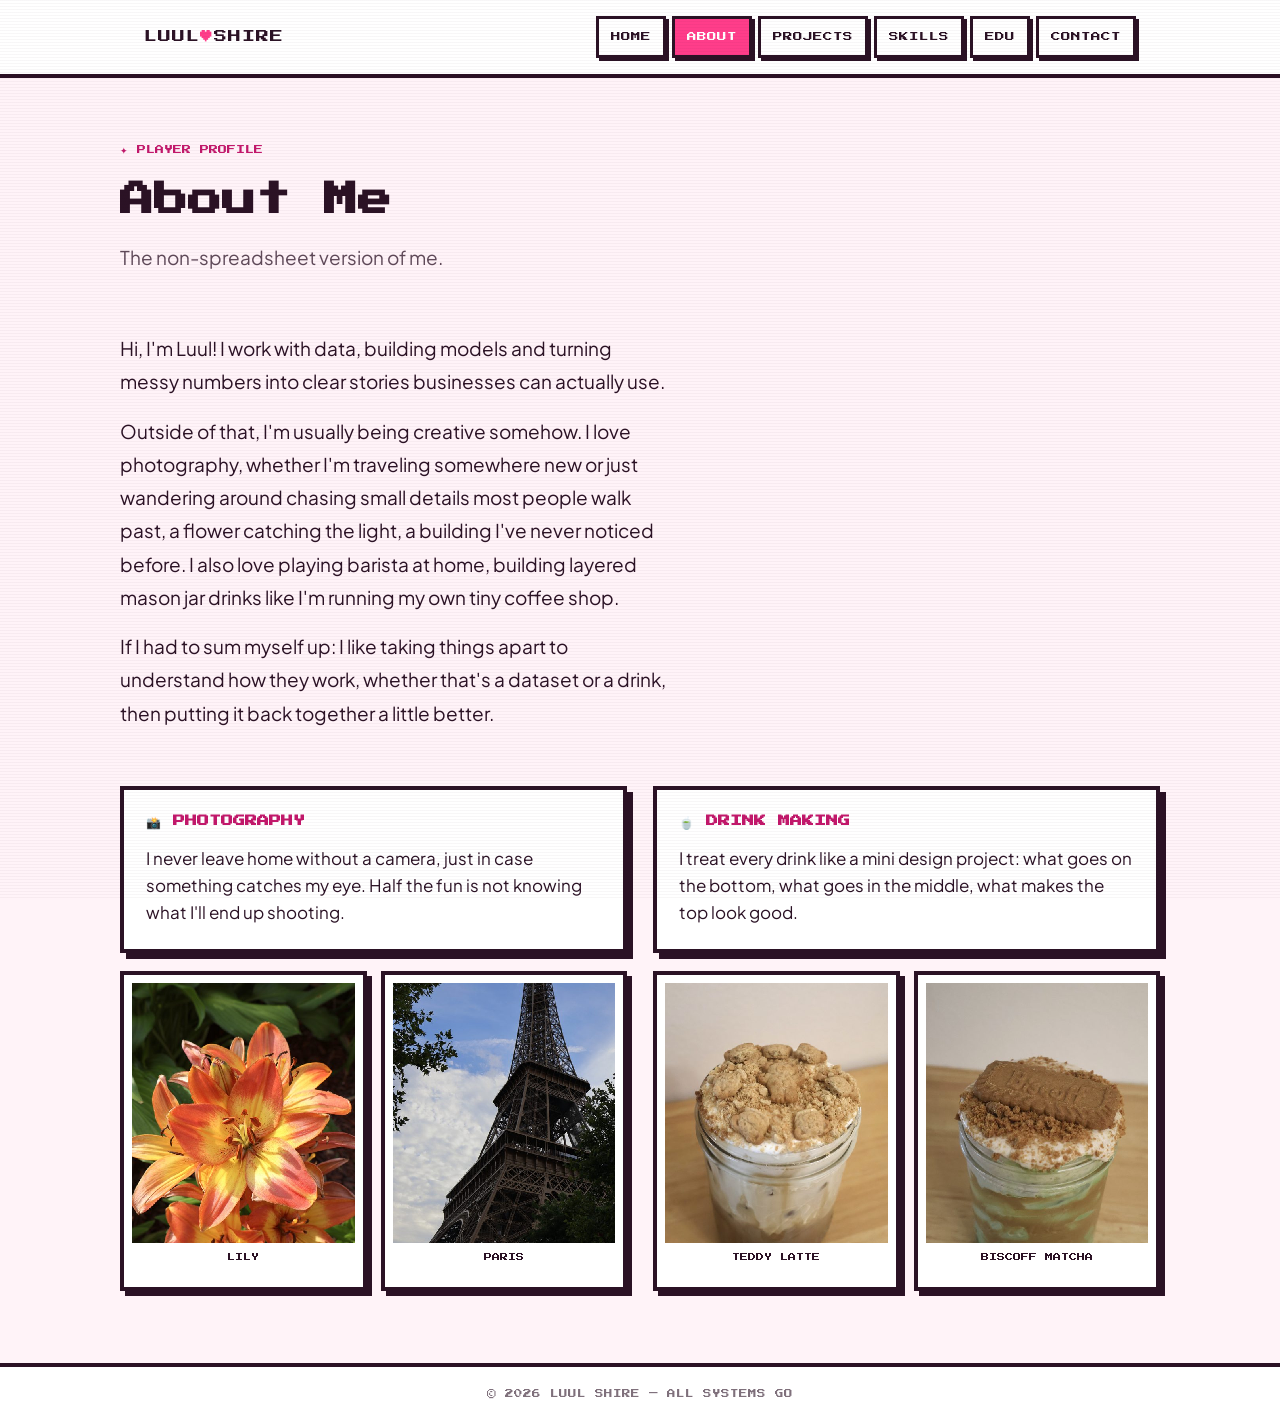
==== commit 373fae6b: "Add files via upload" ====
--- a/about.html
+++ b/about.html
@@ -37,17 +37,17 @@
     <div class="about-hero-row">
       <div class="about-bio-col">
         <p class="about-bio" data-reveal>
-          Hi, I'm Luul! I'm a data scientist with a psychology background, which means I care as much about the people behind the numbers as I do about the models. I build machine learning models and turn messy data into clear stories businesses can actually act on, because to me, human behavior is something worth understanding, not just something to crunch.
+          Hi, I'm Luul! I work with data, building models and turning messy numbers into clear stories businesses can actually use.
         </p>
         <p class="about-bio" data-reveal>
-         Outside of work, I'm usually being creative somehow. I love photography, whether I'm traveling somewhere new or just wandering around chasing small details most people walk past. I also love playing barista at home, building layered mason jar drinks like I'm running my own tiny coffee shop.
+          Outside of that, I'm usually being creative somehow. I love photography, whether I'm traveling somewhere new or just wandering around chasing small details most people walk past, a flower catching the light, a building I've never noticed before. I also love playing barista at home, building layered mason jar drinks like I'm running my own tiny coffee shop.
         </p>
         <p class="about-bio" data-reveal>
-          If I had to sum myself up, I'm part scientist, part psychologist: someone who enjoys figuring out what's really driving a pattern, whether in a dataset, a person, or a drink, and then building something better from it.
+          If I had to sum myself up: I like taking things apart to understand how they work, whether that's a dataset or a drink, then putting it back together a little better.
         </p>
       </div>
-      <div class="about-pet-col" data-reveal>
-        <img src="about_bear_camera.gif" alt="Animated cartoon bear taking a photo with a flashing camera while holding an iced coffee" class="about-pet">
+      <div class="about-pet-col" data-reveal aria-hidden="true">
+        <img src="blob_pet.svg" alt="" class="about-pet">
       </div>
     </div>
 
@@ -59,7 +59,7 @@
         </div>
         <div class="photo-pair">
           <button class="photo-frame" data-reveal data-full="about_lily.jpg" data-caption="Orange lily in bloom">
-            <img src="about_lily.jpg" alt="Close-up photo of an orange and yellow lily" loading="lazy" style="object-position: center 20%;">
+            <img src="about_lily.jpg" alt="Close-up photo of an orange and yellow lily" loading="lazy" style="object-position: 50% 25%;">
             <figcaption>LILY</figcaption>
           </button>
           <button class="photo-frame" data-reveal data-full="about_paris_tower.jpg" data-caption="Eiffel Tower, Paris">
@@ -76,11 +76,11 @@
         </div>
         <div class="photo-pair">
           <button class="photo-frame" data-reveal data-full="about_drink_teddy.jpg" data-caption="Iced teddy bear latte">
-            <img src="about_drink_teddy.jpg" alt="Iced teddy bear latte topped with mini cookies" loading="lazy" style="object-position: center 74%;">
+            <img src="about_drink_teddy.jpg" alt="Iced teddy bear latte topped with mini cookies" loading="lazy">
             <figcaption>TEDDY LATTE</figcaption>
           </button>
           <button class="photo-frame" data-reveal data-full="about_drink_biscoff.jpg" data-caption="Iced Biscoff matcha latte">
-            <img src="about_drink_biscoff.jpg" alt="Iced Biscoff matcha latte topped with a Biscoff cookie" loading="lazy" style="object-position: center 74%;">
+            <img src="about_drink_biscoff.jpg" alt="Iced Biscoff matcha latte topped with a Biscoff cookie" loading="lazy" style="object-position: 50% 25%;">
             <figcaption>BISCOFF MATCHA</figcaption>
           </button>
         </div>
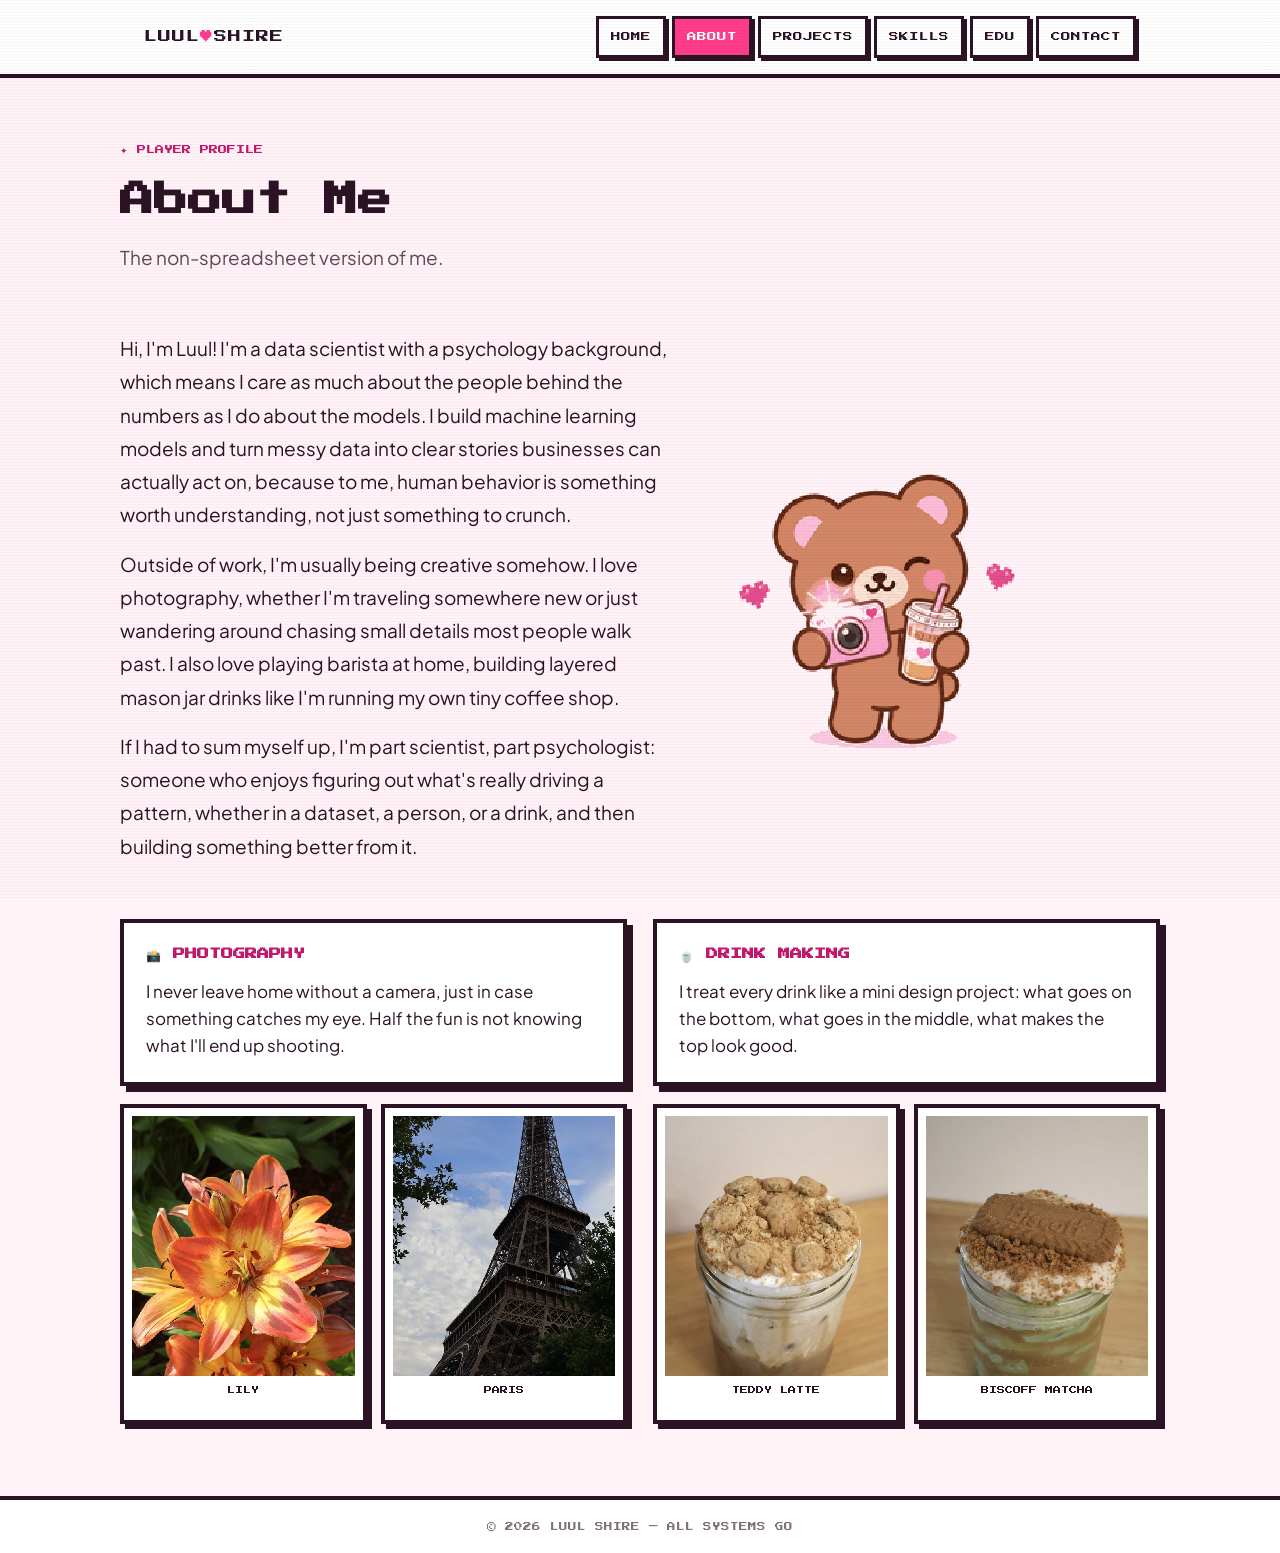
==== commit edcae565: "Add files via upload" ====
--- a/about.html
+++ b/about.html
@@ -37,17 +37,17 @@
     <div class="about-hero-row">
       <div class="about-bio-col">
         <p class="about-bio" data-reveal>
-          Hi, I'm Luul! I work with data, building models and turning messy numbers into clear stories businesses can actually use.
+          Hi, I'm Luul! I'm a data scientist with a psychology background, which means I care as much about the people behind the numbers as I do about the models. I build machine learning models and turn messy data into clear stories businesses can actually act on, because to me, human behavior is something worth understanding, not just something to crunch.
         </p>
         <p class="about-bio" data-reveal>
-          Outside of that, I'm usually being creative somehow. I love photography, whether I'm traveling somewhere new or just wandering around chasing small details most people walk past, a flower catching the light, a building I've never noticed before. I also love playing barista at home, building layered mason jar drinks like I'm running my own tiny coffee shop.
+         Outside of work, I'm usually being creative somehow. I love photography, whether I'm traveling somewhere new or just wandering around chasing small details most people walk past. I also love playing barista at home, building layered mason jar drinks like I'm running my own tiny coffee shop.
         </p>
         <p class="about-bio" data-reveal>
-          If I had to sum myself up: I like taking things apart to understand how they work, whether that's a dataset or a drink, then putting it back together a little better.
+          If I had to sum myself up, I'm part scientist, part psychologist: someone who enjoys figuring out what's really driving a pattern, whether in a dataset, a person, or a drink, and then building something better from it.
         </p>
       </div>
-      <div class="about-pet-col" data-reveal aria-hidden="true">
-        <img src="blob_pet.svg" alt="" class="about-pet">
+      <div class="about-pet-col" data-reveal>
+        <img src="about_bear_camera.gif" alt="Animated cartoon bear taking a photo with a flashing camera while holding an iced coffee" class="about-pet">
       </div>
     </div>
 
